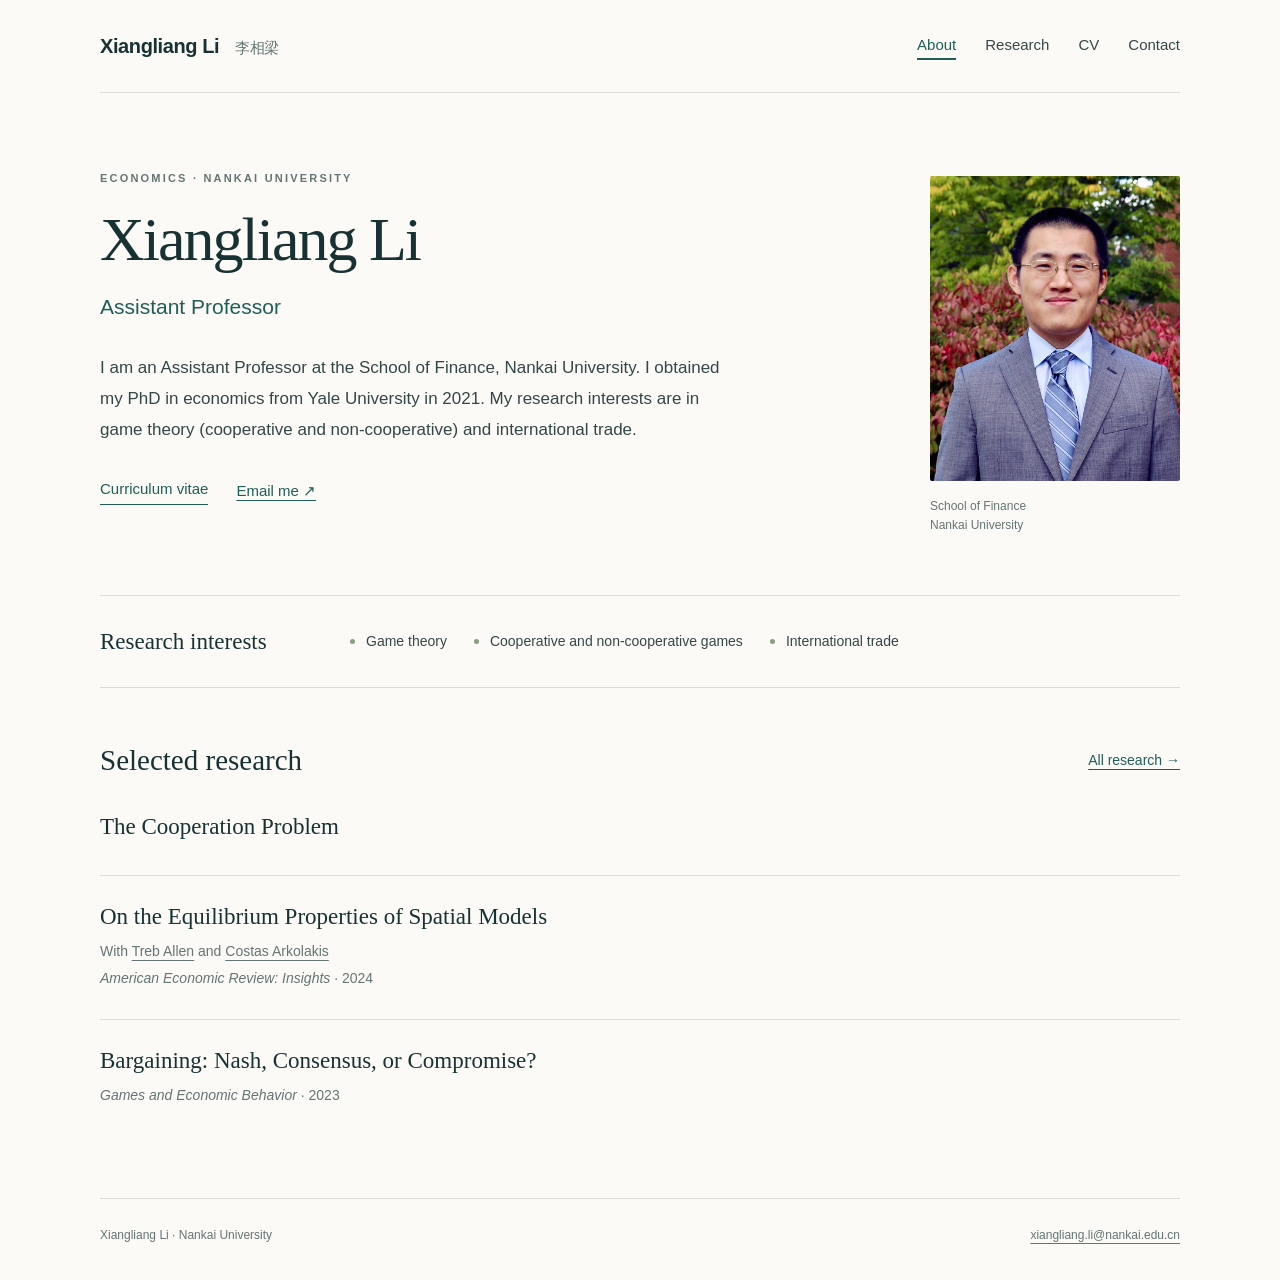
==== docs/index.html @ a619da33 "Build academic website from existing public Google Sites content" ====
<!doctype html>
<html lang="en">
<head>
<meta charset="utf-8"><meta name="viewport" content="width=device-width, initial-scale=1">
<title>Xiangliang Li | Economics, Nankai University</title><meta name="description" content="Xiangliang Li is an economist at Nankai University. Research in game theory and international trade. Papers, CV, and contact information.">
<link rel="canonical" href="https://xiangliangli123.github.io/">
<meta property="og:title" content="Xiangliang Li | Economics, Nankai University"><meta property="og:description" content="Xiangliang Li is an economist at Nankai University. Research in game theory and international trade. Papers, CV, and contact information.">
<meta property="og:type" content="website"><meta name="theme-color" content="#163b3c">
<link rel="icon" href="./assets/favicon.svg" type="image/svg+xml">
<link rel="stylesheet" href="./assets/style.css">
<script type="application/ld+json">{"@context": "https://schema.org", "@type": "Person", "name": "Xiangliang Li", "alternateName": "李相梁", "jobTitle": "Assistant Professor", "affiliation": {"@type": "Organization", "name": "School of Finance, Nankai University"}, "email": "xiangliang.li@nankai.edu.cn", "url": "https://xiangliangli123.github.io/"}</script>
</head>
<body>
<a class="skip" href="#main">Skip to content</a>
<header><a class="wordmark" href="./">Xiangliang Li<span lang="zh">李相梁</span></a>
<nav aria-label="Main navigation"><a href="./" aria-current="page">About</a><a href="./research/" >Research</a><a href="https://www.dropbox.com/scl/fi/ubc4xd8nr8n3geh8gxwsm/cv.pdf?rlkey=dvymok926smuyikocnq3urpk0&amp;dl=0" >CV</a><a href="mailto:xiangliang.li@nankai.edu.cn">Contact</a></nav></header>
<main id="main"><section class="intro"><div class="intro-copy"><p class="eyebrow">ECONOMICS · NANKAI UNIVERSITY</p><h1>Xiangliang Li</h1><p class="position">Assistant Professor</p><p class="bio">I am an Assistant Professor at the School of Finance, Nankai University. I obtained my PhD in economics from Yale University in 2021. My research interests are in game theory (cooperative and non-cooperative) and international trade.</p><div class="intro-links"><a href="https://www.dropbox.com/scl/fi/ubc4xd8nr8n3geh8gxwsm/cv.pdf?rlkey=dvymok926smuyikocnq3urpk0&amp;dl=0" class="primary-link">Curriculum vitae</a><a href="mailto:xiangliang.li@nankai.edu.cn">Email me <span aria-hidden="true">↗</span></a></div></div><figure class="portrait"><img src="./assets/portrait.jpg" alt="Xiangliang Li" width="600" height="750"><figcaption>School of Finance<br>Nankai University</figcaption></figure></section>
<section class="focus"><h2>Research interests</h2><ul><li>Game theory</li><li>Cooperative and non-cooperative games</li><li>International trade</li></ul></section>
<section class="selected"><div class="section-heading"><h2>Selected research</h2><a href="./research/">All research <span aria-hidden="true">→</span></a></div><article class="paper"><h3><a href="https://www.dropbox.com/scl/fi/rqp66v7bkl5a4fiv05mss/cooperationProblemWebsite.pdf?rlkey=bnyqp6f9lswpty2rncblzdl6n&amp;dl=0" >The Cooperation Problem</a></h3></article><article class="paper"><h3><a href="https://drive.google.com/file/d/1M50xgYxoY0BzwEMqe9Tj0gcbrPdRkauJ/view?usp=sharing" >On the Equilibrium Properties of Spatial Models</a></h3><p class="authors">With <a href="https://sites.google.com/site/treballen/" >Treb Allen</a> and <a href="https://arkolakis.com/" >Costas Arkolakis</a></p><p class="venue"><i>American Economic Review: Insights</i> · 2024</p></article><article class="paper"><h3><a href="https://drive.google.com/file/d/15a9Zqtpr6maQ8fs-WfPBUq79wTtzP9Kb/view?usp=drive_link" >Bargaining: Nash, Consensus, or Compromise?</a></h3><p class="venue"><i>Games and Economic Behavior</i> · 2023</p></article></section></main>
<footer><span>Xiangliang Li · Nankai University</span><a href="mailto:xiangliang.li@nankai.edu.cn">xiangliang.li@nankai.edu.cn</a></footer>
</body></html>
---- docs/assets/style.css ----
:root{--ink:#183233;--text:#344747;--muted:#657573;--paper:#fbfaf6;--line:#dcded5;--accent:#205e56}*{box-sizing:border-box}html{scroll-behavior:smooth}body{margin:0;background:var(--paper);color:var(--text);font-family:-apple-system,BlinkMacSystemFont,"Segoe UI",Arial,sans-serif;font-size:17px;line-height:1.7}a{color:var(--accent);text-decoration-thickness:1px;text-underline-offset:4px}a:hover{color:#0b302a}a:focus-visible,summary:focus-visible{outline:3px solid #c08c35;outline-offset:5px}header,main,footer{width:min(1080px,calc(100% - 80px));margin:auto}header{display:flex;justify-content:space-between;align-items:center;gap:24px;padding:29px 0;border-bottom:1px solid var(--line)}.wordmark{font-size:20px;font-weight:650;letter-spacing:-.4px;color:var(--ink);text-decoration:none}.wordmark span{font-size:15px;font-weight:400;margin-left:16px;color:var(--muted)}nav{display:flex;gap:29px;font-size:15px}nav a{text-decoration:none;color:var(--text)}nav a[aria-current]{color:var(--accent);border-bottom:2px solid var(--accent)}.intro{display:grid;grid-template-columns:minmax(0,1fr) 250px;gap:90px;padding:76px 0 60px;align-items:start}.eyebrow{font-size:11px;font-weight:700;letter-spacing:2.2px;color:var(--muted);margin:0 0 17px}h1,h2,h3{color:var(--ink);font-family:Georgia,"Times New Roman",serif;font-weight:400}h1{font-size:62px;letter-spacing:-2px;line-height:1.1;margin:0 0 16px}.position{font-size:21px;margin:0 0 27px;color:var(--accent)}.bio{max-width:620px;margin:0 0 30px;line-height:1.85}.intro-links{display:flex;align-items:center;gap:28px;font-size:15px}.primary-link{display:inline-block;text-decoration:none;border-bottom:1px solid var(--accent);padding-bottom:3px}.portrait{margin:7px 0 0}.portrait img{display:block;width:100%;height:305px;object-fit:cover;object-position:center 25%;border-radius:2px}.portrait figcaption{font-size:12px;color:var(--muted);line-height:1.6;margin-top:16px}.profile-note{border-left:1px solid var(--line);padding:16px 0 0 28px;font-size:14px;color:var(--muted)}.chinese-name{font-size:34px;font-family:serif;color:var(--ink)}.focus{display:grid;grid-template-columns:220px 1fr;gap:30px;border-top:1px solid var(--line);border-bottom:1px solid var(--line);padding:26px 0}.focus h2{font-size:23px;margin:0}.focus ul{list-style:none;margin:0;padding:0;display:flex;flex-wrap:wrap;gap:7px 27px;font-size:14px;align-items:center}.focus li:before{content:"";width:5px;height:5px;display:inline-block;background:#8b9d84;border-radius:50%;margin:0 11px 2px 0}.selected{padding:48px 0 62px}.section-heading{display:flex;align-items:center;justify-content:space-between;gap:24px}.section-heading h2{font-size:29px;margin:0}.section-heading>a{font-size:14px}.paper{padding:25px 0;border-bottom:1px solid var(--line)}.paper:last-child{border-bottom:none}.paper h3{font-size:23px;line-height:1.4;margin:0 0 7px}.paper h3 a{text-decoration:none;color:var(--ink)}.paper h3 a:hover{text-decoration:underline}.authors,.venue{font-size:14px;color:var(--muted);margin:3px 0}.authors a{color:inherit}.paper details{margin-top:14px;font-size:15px}.paper summary{cursor:pointer;color:var(--accent);font-size:13px;width:fit-content}.paper details p{margin:15px 0 0;max-width:760px;line-height:1.85}.page-heading{padding:58px 0 35px}.page-heading h1{font-size:52px}.research-section{display:grid;grid-template-columns:200px minmax(0,1fr);gap:45px;border-top:1px solid var(--line);padding:29px 0 36px}.research-section>h2{margin:4px 0;font-size:24px}.research-section .paper:first-child{padding-top:0}footer{display:flex;justify-content:space-between;gap:20px;padding:26px 0 35px;border-top:1px solid var(--line);font-size:12px;color:var(--muted)}footer a{color:var(--muted)}.skip{position:absolute;left:12px;top:-100px;padding:8px 15px;background:var(--ink);color:white;z-index:10}.skip:focus{top:12px}@media(max-width:800px){header,main,footer{width:calc(100% - 44px)}.intro{gap:35px;grid-template-columns:minmax(0,1fr) 200px;padding-top:52px}h1{font-size:48px}.portrait img{height:255px}.focus{grid-template-columns:1fr;gap:12px}.research-section{grid-template-columns:1fr;gap:20px}.research-section>h2{font-size:23px}}@media(max-width:560px){body{font-size:16px}header{align-items:flex-start;flex-direction:column;gap:18px;padding:22px 0}nav{gap:26px;font-size:14px}.intro{grid-template-columns:1fr;gap:32px;padding:40px 0}.intro-copy{order:1}.portrait,.profile-note{order:2}.portrait{max-width:220px}.portrait img{height:255px}.portrait figcaption{display:none}.profile-note{display:none}h1{font-size:47px}.position{font-size:19px}.eyebrow{font-size:10px;letter-spacing:1.6px}.bio{line-height:1.8}.focus ul{display:block}.focus li{margin:6px 0}.section-heading{align-items:baseline}.section-heading h2{font-size:26px}.paper h3{font-size:21px}.selected{padding:32px 0 40px}.page-heading{padding-top:40px}.page-heading h1{font-size:44px}footer{flex-direction:column;gap:4px;font-size:11px}.research-section{padding-top:22px}.wordmark span{font-size:14px}}
@media(prefers-reduced-motion:reduce){html{scroll-behavior:auto}}@media print{header nav,.intro-links,footer,.skip{display:none}body{background:white;color:black}header,main{width:100%}.intro{padding:25px 0}.paper{break-inside:avoid}details::details-content{content-visibility:visible}a{color:inherit;text-decoration:none}}
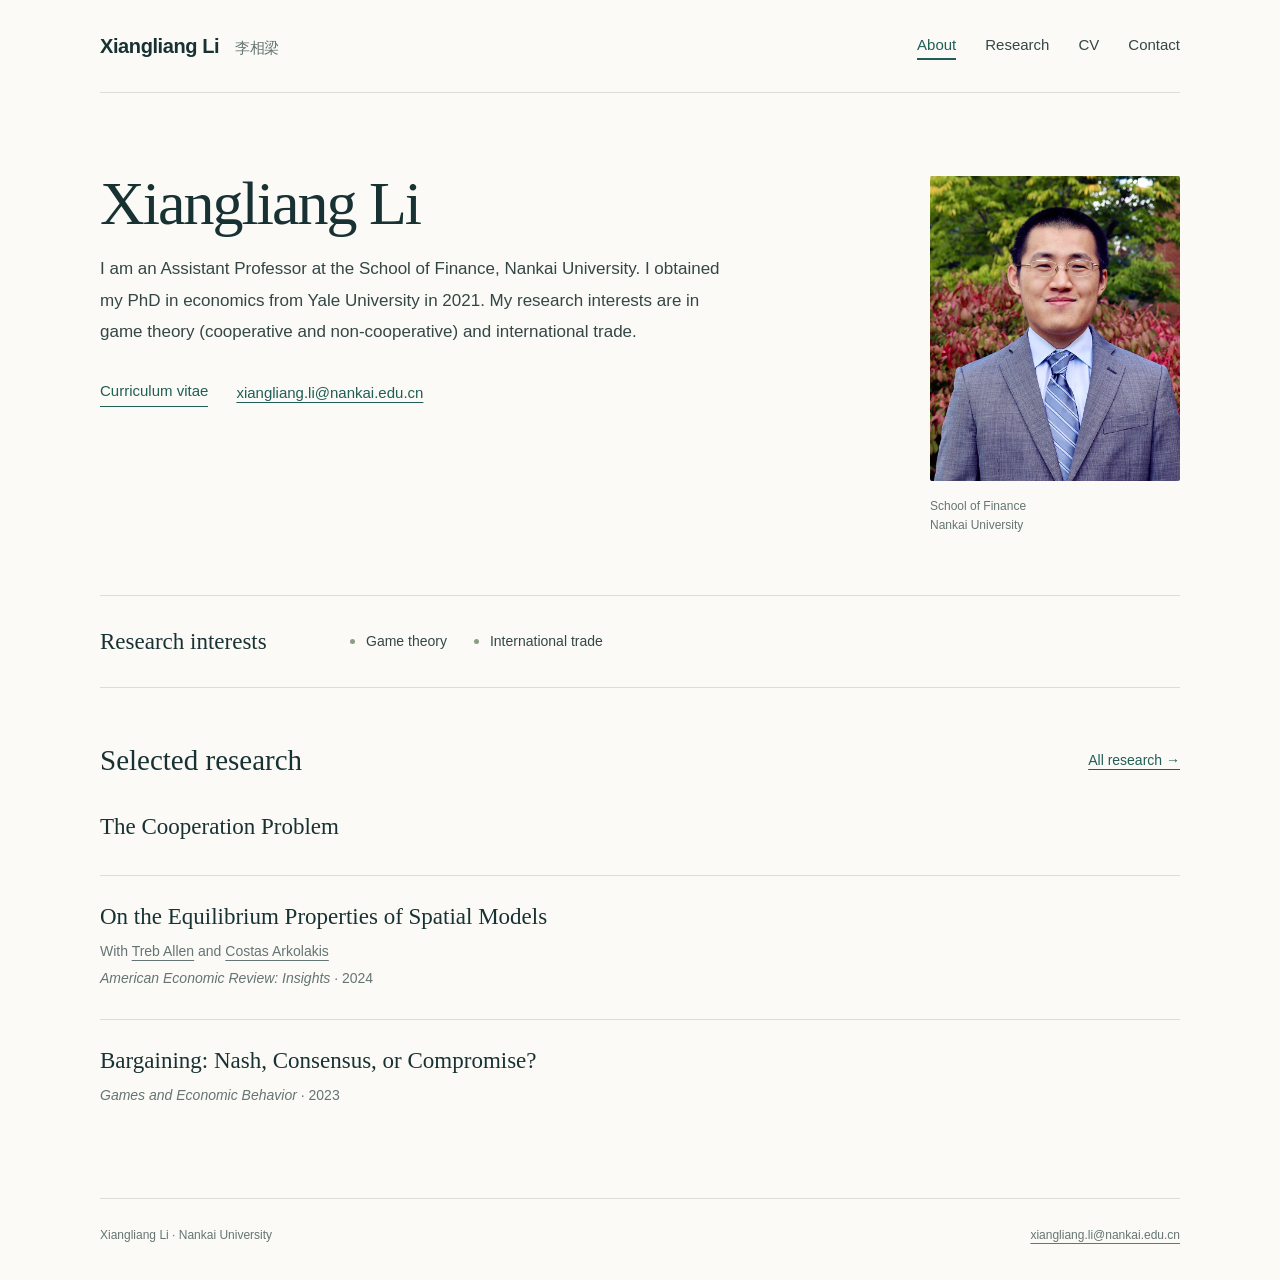
==== commit 122d81b2: "Simplify homepage introduction and show email address" ====
--- a/docs/index.html
+++ b/docs/index.html
@@ -14,8 +14,8 @@
 <a class="skip" href="#main">Skip to content</a>
 <header><a class="wordmark" href="./">Xiangliang Li<span lang="zh">李相梁</span></a>
 <nav aria-label="Main navigation"><a href="./" aria-current="page">About</a><a href="./research/" >Research</a><a href="https://www.dropbox.com/scl/fi/ubc4xd8nr8n3geh8gxwsm/cv.pdf?rlkey=dvymok926smuyikocnq3urpk0&amp;dl=0" >CV</a><a href="mailto:xiangliang.li@nankai.edu.cn">Contact</a></nav></header>
-<main id="main"><section class="intro"><div class="intro-copy"><p class="eyebrow">ECONOMICS · NANKAI UNIVERSITY</p><h1>Xiangliang Li</h1><p class="position">Assistant Professor</p><p class="bio">I am an Assistant Professor at the School of Finance, Nankai University. I obtained my PhD in economics from Yale University in 2021. My research interests are in game theory (cooperative and non-cooperative) and international trade.</p><div class="intro-links"><a href="https://www.dropbox.com/scl/fi/ubc4xd8nr8n3geh8gxwsm/cv.pdf?rlkey=dvymok926smuyikocnq3urpk0&amp;dl=0" class="primary-link">Curriculum vitae</a><a href="mailto:xiangliang.li@nankai.edu.cn">Email me <span aria-hidden="true">↗</span></a></div></div><figure class="portrait"><img src="./assets/portrait.jpg" alt="Xiangliang Li" width="600" height="750"><figcaption>School of Finance<br>Nankai University</figcaption></figure></section>
-<section class="focus"><h2>Research interests</h2><ul><li>Game theory</li><li>Cooperative and non-cooperative games</li><li>International trade</li></ul></section>
+<main id="main"><section class="intro"><div class="intro-copy"><h1>Xiangliang Li</h1><p class="bio">I am an Assistant Professor at the School of Finance, Nankai University. I obtained my PhD in economics from Yale University in 2021. My research interests are in game theory (cooperative and non-cooperative) and international trade.</p><div class="intro-links"><a href="https://www.dropbox.com/scl/fi/ubc4xd8nr8n3geh8gxwsm/cv.pdf?rlkey=dvymok926smuyikocnq3urpk0&amp;dl=0" class="primary-link">Curriculum vitae</a><a href="mailto:xiangliang.li@nankai.edu.cn">xiangliang.li@nankai.edu.cn</a></div></div><figure class="portrait"><img src="./assets/portrait.jpg" alt="Xiangliang Li" width="600" height="750"><figcaption>School of Finance<br>Nankai University</figcaption></figure></section>
+<section class="focus"><h2>Research interests</h2><ul><li>Game theory</li><li>International trade</li></ul></section>
 <section class="selected"><div class="section-heading"><h2>Selected research</h2><a href="./research/">All research <span aria-hidden="true">→</span></a></div><article class="paper"><h3><a href="https://www.dropbox.com/scl/fi/rqp66v7bkl5a4fiv05mss/cooperationProblemWebsite.pdf?rlkey=bnyqp6f9lswpty2rncblzdl6n&amp;dl=0" >The Cooperation Problem</a></h3></article><article class="paper"><h3><a href="https://drive.google.com/file/d/1M50xgYxoY0BzwEMqe9Tj0gcbrPdRkauJ/view?usp=sharing" >On the Equilibrium Properties of Spatial Models</a></h3><p class="authors">With <a href="https://sites.google.com/site/treballen/" >Treb Allen</a> and <a href="https://arkolakis.com/" >Costas Arkolakis</a></p><p class="venue"><i>American Economic Review: Insights</i> · 2024</p></article><article class="paper"><h3><a href="https://drive.google.com/file/d/15a9Zqtpr6maQ8fs-WfPBUq79wTtzP9Kb/view?usp=drive_link" >Bargaining: Nash, Consensus, or Compromise?</a></h3><p class="venue"><i>Games and Economic Behavior</i> · 2023</p></article></section></main>
 <footer><span>Xiangliang Li · Nankai University</span><a href="mailto:xiangliang.li@nankai.edu.cn">xiangliang.li@nankai.edu.cn</a></footer>
 </body></html>
--- a/docs/assets/style.css
+++ b/docs/assets/style.css
@@ -1,2 +1,2 @@
-:root{--ink:#183233;--text:#344747;--muted:#657573;--paper:#fbfaf6;--line:#dcded5;--accent:#205e56}*{box-sizing:border-box}html{scroll-behavior:smooth}body{margin:0;background:var(--paper);color:var(--text);font-family:-apple-system,BlinkMacSystemFont,"Segoe UI",Arial,sans-serif;font-size:17px;line-height:1.7}a{color:var(--accent);text-decoration-thickness:1px;text-underline-offset:4px}a:hover{color:#0b302a}a:focus-visible,summary:focus-visible{outline:3px solid #c08c35;outline-offset:5px}header,main,footer{width:min(1080px,calc(100% - 80px));margin:auto}header{display:flex;justify-content:space-between;align-items:center;gap:24px;padding:29px 0;border-bottom:1px solid var(--line)}.wordmark{font-size:20px;font-weight:650;letter-spacing:-.4px;color:var(--ink);text-decoration:none}.wordmark span{font-size:15px;font-weight:400;margin-left:16px;color:var(--muted)}nav{display:flex;gap:29px;font-size:15px}nav a{text-decoration:none;color:var(--text)}nav a[aria-current]{color:var(--accent);border-bottom:2px solid var(--accent)}.intro{display:grid;grid-template-columns:minmax(0,1fr) 250px;gap:90px;padding:76px 0 60px;align-items:start}.eyebrow{font-size:11px;font-weight:700;letter-spacing:2.2px;color:var(--muted);margin:0 0 17px}h1,h2,h3{color:var(--ink);font-family:Georgia,"Times New Roman",serif;font-weight:400}h1{font-size:62px;letter-spacing:-2px;line-height:1.1;margin:0 0 16px}.position{font-size:21px;margin:0 0 27px;color:var(--accent)}.bio{max-width:620px;margin:0 0 30px;line-height:1.85}.intro-links{display:flex;align-items:center;gap:28px;font-size:15px}.primary-link{display:inline-block;text-decoration:none;border-bottom:1px solid var(--accent);padding-bottom:3px}.portrait{margin:7px 0 0}.portrait img{display:block;width:100%;height:305px;object-fit:cover;object-position:center 25%;border-radius:2px}.portrait figcaption{font-size:12px;color:var(--muted);line-height:1.6;margin-top:16px}.profile-note{border-left:1px solid var(--line);padding:16px 0 0 28px;font-size:14px;color:var(--muted)}.chinese-name{font-size:34px;font-family:serif;color:var(--ink)}.focus{display:grid;grid-template-columns:220px 1fr;gap:30px;border-top:1px solid var(--line);border-bottom:1px solid var(--line);padding:26px 0}.focus h2{font-size:23px;margin:0}.focus ul{list-style:none;margin:0;padding:0;display:flex;flex-wrap:wrap;gap:7px 27px;font-size:14px;align-items:center}.focus li:before{content:"";width:5px;height:5px;display:inline-block;background:#8b9d84;border-radius:50%;margin:0 11px 2px 0}.selected{padding:48px 0 62px}.section-heading{display:flex;align-items:center;justify-content:space-between;gap:24px}.section-heading h2{font-size:29px;margin:0}.section-heading>a{font-size:14px}.paper{padding:25px 0;border-bottom:1px solid var(--line)}.paper:last-child{border-bottom:none}.paper h3{font-size:23px;line-height:1.4;margin:0 0 7px}.paper h3 a{text-decoration:none;color:var(--ink)}.paper h3 a:hover{text-decoration:underline}.authors,.venue{font-size:14px;color:var(--muted);margin:3px 0}.authors a{color:inherit}.paper details{margin-top:14px;font-size:15px}.paper summary{cursor:pointer;color:var(--accent);font-size:13px;width:fit-content}.paper details p{margin:15px 0 0;max-width:760px;line-height:1.85}.page-heading{padding:58px 0 35px}.page-heading h1{font-size:52px}.research-section{display:grid;grid-template-columns:200px minmax(0,1fr);gap:45px;border-top:1px solid var(--line);padding:29px 0 36px}.research-section>h2{margin:4px 0;font-size:24px}.research-section .paper:first-child{padding-top:0}footer{display:flex;justify-content:space-between;gap:20px;padding:26px 0 35px;border-top:1px solid var(--line);font-size:12px;color:var(--muted)}footer a{color:var(--muted)}.skip{position:absolute;left:12px;top:-100px;padding:8px 15px;background:var(--ink);color:white;z-index:10}.skip:focus{top:12px}@media(max-width:800px){header,main,footer{width:calc(100% - 44px)}.intro{gap:35px;grid-template-columns:minmax(0,1fr) 200px;padding-top:52px}h1{font-size:48px}.portrait img{height:255px}.focus{grid-template-columns:1fr;gap:12px}.research-section{grid-template-columns:1fr;gap:20px}.research-section>h2{font-size:23px}}@media(max-width:560px){body{font-size:16px}header{align-items:flex-start;flex-direction:column;gap:18px;padding:22px 0}nav{gap:26px;font-size:14px}.intro{grid-template-columns:1fr;gap:32px;padding:40px 0}.intro-copy{order:1}.portrait,.profile-note{order:2}.portrait{max-width:220px}.portrait img{height:255px}.portrait figcaption{display:none}.profile-note{display:none}h1{font-size:47px}.position{font-size:19px}.eyebrow{font-size:10px;letter-spacing:1.6px}.bio{line-height:1.8}.focus ul{display:block}.focus li{margin:6px 0}.section-heading{align-items:baseline}.section-heading h2{font-size:26px}.paper h3{font-size:21px}.selected{padding:32px 0 40px}.page-heading{padding-top:40px}.page-heading h1{font-size:44px}footer{flex-direction:column;gap:4px;font-size:11px}.research-section{padding-top:22px}.wordmark span{font-size:14px}}
+:root{--ink:#183233;--text:#344747;--muted:#657573;--paper:#fbfaf6;--line:#dcded5;--accent:#205e56}*{box-sizing:border-box}html{scroll-behavior:smooth}body{margin:0;background:var(--paper);color:var(--text);font-family:-apple-system,BlinkMacSystemFont,"Segoe UI",Arial,sans-serif;font-size:17px;line-height:1.7}a{color:var(--accent);text-decoration-thickness:1px;text-underline-offset:4px}a:hover{color:#0b302a}a:focus-visible,summary:focus-visible{outline:3px solid #c08c35;outline-offset:5px}header,main,footer{width:min(1080px,calc(100% - 80px));margin:auto}header{display:flex;justify-content:space-between;align-items:center;gap:24px;padding:29px 0;border-bottom:1px solid var(--line)}.wordmark{font-size:20px;font-weight:650;letter-spacing:-.4px;color:var(--ink);text-decoration:none}.wordmark span{font-size:15px;font-weight:400;margin-left:16px;color:var(--muted)}nav{display:flex;gap:29px;font-size:15px}nav a{text-decoration:none;color:var(--text)}nav a[aria-current]{color:var(--accent);border-bottom:2px solid var(--accent)}.intro{display:grid;grid-template-columns:minmax(0,1fr) 250px;gap:90px;padding:76px 0 60px;align-items:start}.eyebrow{font-size:11px;font-weight:700;letter-spacing:2.2px;color:var(--muted);margin:0 0 17px}h1,h2,h3{color:var(--ink);font-family:Georgia,"Times New Roman",serif;font-weight:400}h1{font-size:62px;letter-spacing:-2px;line-height:1.1;margin:0 0 16px}.position{font-size:21px;margin:0 0 27px;color:var(--accent)}.bio{max-width:620px;margin:0 0 30px;line-height:1.85}.intro-links{display:flex;flex-wrap:wrap;align-items:center;gap:10px 28px;font-size:15px}.primary-link{display:inline-block;text-decoration:none;border-bottom:1px solid var(--accent);padding-bottom:3px}.portrait{margin:7px 0 0}.portrait img{display:block;width:100%;height:305px;object-fit:cover;object-position:center 25%;border-radius:2px}.portrait figcaption{font-size:12px;color:var(--muted);line-height:1.6;margin-top:16px}.profile-note{border-left:1px solid var(--line);padding:16px 0 0 28px;font-size:14px;color:var(--muted)}.chinese-name{font-size:34px;font-family:serif;color:var(--ink)}.focus{display:grid;grid-template-columns:220px 1fr;gap:30px;border-top:1px solid var(--line);border-bottom:1px solid var(--line);padding:26px 0}.focus h2{font-size:23px;margin:0}.focus ul{list-style:none;margin:0;padding:0;display:flex;flex-wrap:wrap;gap:7px 27px;font-size:14px;align-items:center}.focus li:before{content:"";width:5px;height:5px;display:inline-block;background:#8b9d84;border-radius:50%;margin:0 11px 2px 0}.selected{padding:48px 0 62px}.section-heading{display:flex;align-items:center;justify-content:space-between;gap:24px}.section-heading h2{font-size:29px;margin:0}.section-heading>a{font-size:14px}.paper{padding:25px 0;border-bottom:1px solid var(--line)}.paper:last-child{border-bottom:none}.paper h3{font-size:23px;line-height:1.4;margin:0 0 7px}.paper h3 a{text-decoration:none;color:var(--ink)}.paper h3 a:hover{text-decoration:underline}.authors,.venue{font-size:14px;color:var(--muted);margin:3px 0}.authors a{color:inherit}.paper details{margin-top:14px;font-size:15px}.paper summary{cursor:pointer;color:var(--accent);font-size:13px;width:fit-content}.paper details p{margin:15px 0 0;max-width:760px;line-height:1.85}.page-heading{padding:58px 0 35px}.page-heading h1{font-size:52px}.research-section{display:grid;grid-template-columns:200px minmax(0,1fr);gap:45px;border-top:1px solid var(--line);padding:29px 0 36px}.research-section>h2{margin:4px 0;font-size:24px}.research-section .paper:first-child{padding-top:0}footer{display:flex;justify-content:space-between;gap:20px;padding:26px 0 35px;border-top:1px solid var(--line);font-size:12px;color:var(--muted)}footer a{color:var(--muted)}.skip{position:absolute;left:12px;top:-100px;padding:8px 15px;background:var(--ink);color:white;z-index:10}.skip:focus{top:12px}@media(max-width:800px){header,main,footer{width:calc(100% - 44px)}.intro{gap:35px;grid-template-columns:minmax(0,1fr) 200px;padding-top:52px}h1{font-size:48px}.portrait img{height:255px}.focus{grid-template-columns:1fr;gap:12px}.research-section{grid-template-columns:1fr;gap:20px}.research-section>h2{font-size:23px}}@media(max-width:560px){body{font-size:16px}header{align-items:flex-start;flex-direction:column;gap:18px;padding:22px 0}nav{gap:26px;font-size:14px}.intro{grid-template-columns:1fr;gap:32px;padding:40px 0}.intro-copy{order:1}.portrait,.profile-note{order:2}.portrait{max-width:220px}.portrait img{height:255px}.portrait figcaption{display:none}.profile-note{display:none}h1{font-size:47px}.position{font-size:19px}.eyebrow{font-size:10px;letter-spacing:1.6px}.bio{line-height:1.8}.focus ul{display:block}.focus li{margin:6px 0}.section-heading{align-items:baseline}.section-heading h2{font-size:26px}.paper h3{font-size:21px}.selected{padding:32px 0 40px}.page-heading{padding-top:40px}.page-heading h1{font-size:44px}footer{flex-direction:column;gap:4px;font-size:11px}.research-section{padding-top:22px}.wordmark span{font-size:14px}}
 @media(prefers-reduced-motion:reduce){html{scroll-behavior:auto}}@media print{header nav,.intro-links,footer,.skip{display:none}body{background:white;color:black}header,main{width:100%}.intro{padding:25px 0}.paper{break-inside:avoid}details::details-content{content-visibility:visible}a{color:inherit;text-decoration:none}}
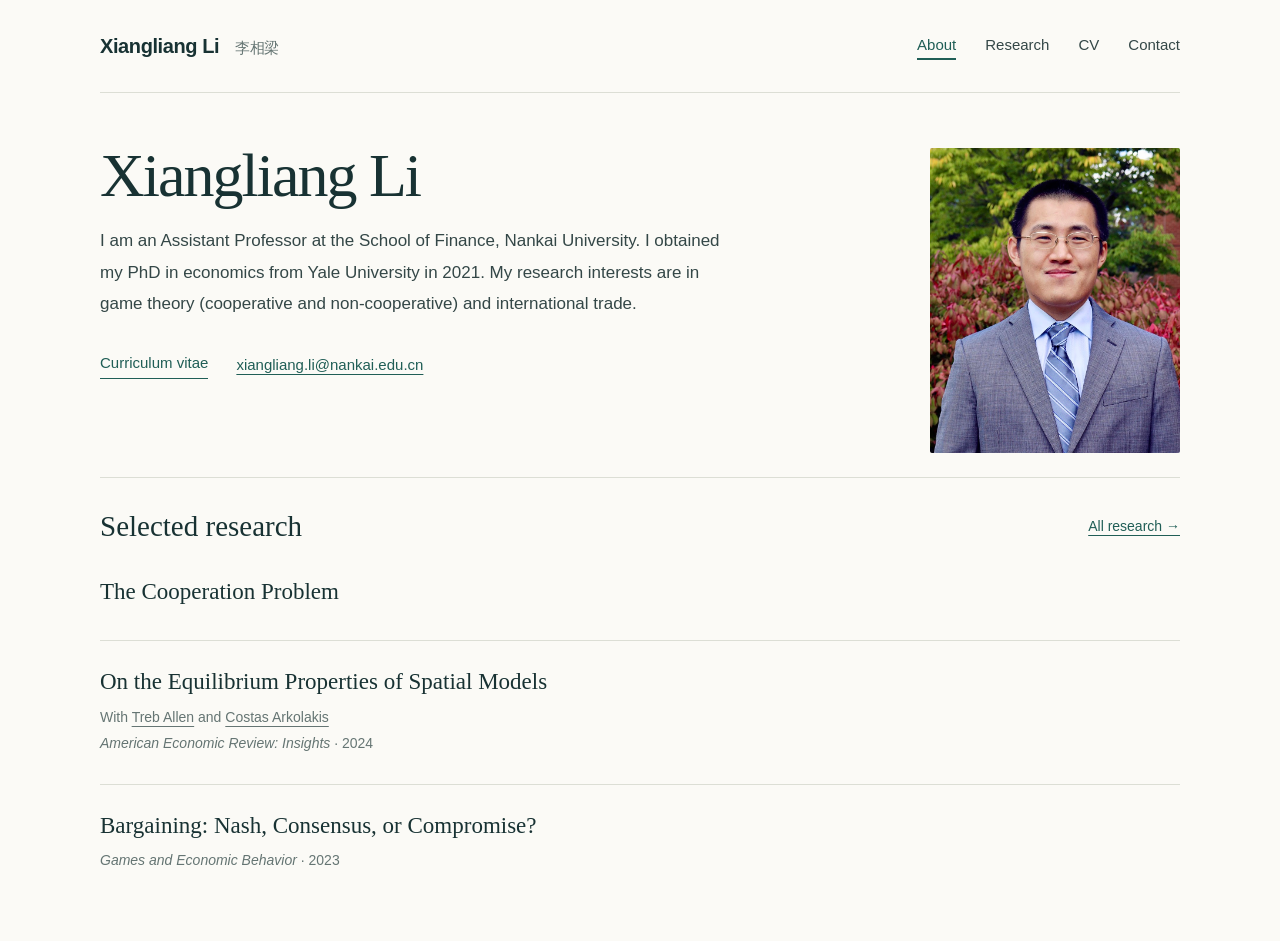
==== commit 48fb520d: "Remove repeated profile sections and tighten homepage spacing" ====
--- a/docs/index.html
+++ b/docs/index.html
@@ -14,8 +14,6 @@
 <a class="skip" href="#main">Skip to content</a>
 <header><a class="wordmark" href="./">Xiangliang Li<span lang="zh">李相梁</span></a>
 <nav aria-label="Main navigation"><a href="./" aria-current="page">About</a><a href="./research/" >Research</a><a href="https://www.dropbox.com/scl/fi/ubc4xd8nr8n3geh8gxwsm/cv.pdf?rlkey=dvymok926smuyikocnq3urpk0&amp;dl=0" >CV</a><a href="mailto:xiangliang.li@nankai.edu.cn">Contact</a></nav></header>
-<main id="main"><section class="intro"><div class="intro-copy"><h1>Xiangliang Li</h1><p class="bio">I am an Assistant Professor at the School of Finance, Nankai University. I obtained my PhD in economics from Yale University in 2021. My research interests are in game theory (cooperative and non-cooperative) and international trade.</p><div class="intro-links"><a href="https://www.dropbox.com/scl/fi/ubc4xd8nr8n3geh8gxwsm/cv.pdf?rlkey=dvymok926smuyikocnq3urpk0&amp;dl=0" class="primary-link">Curriculum vitae</a><a href="mailto:xiangliang.li@nankai.edu.cn">xiangliang.li@nankai.edu.cn</a></div></div><figure class="portrait"><img src="./assets/portrait.jpg" alt="Xiangliang Li" width="600" height="750"><figcaption>School of Finance<br>Nankai University</figcaption></figure></section>
-<section class="focus"><h2>Research interests</h2><ul><li>Game theory</li><li>International trade</li></ul></section>
+<main id="main"><section class="intro"><div class="intro-copy"><h1>Xiangliang Li</h1><p class="bio">I am an Assistant Professor at the School of Finance, Nankai University. I obtained my PhD in economics from Yale University in 2021. My research interests are in game theory (cooperative and non-cooperative) and international trade.</p><div class="intro-links"><a href="https://www.dropbox.com/scl/fi/ubc4xd8nr8n3geh8gxwsm/cv.pdf?rlkey=dvymok926smuyikocnq3urpk0&amp;dl=0" class="primary-link">Curriculum vitae</a><a href="mailto:xiangliang.li@nankai.edu.cn">xiangliang.li@nankai.edu.cn</a></div></div><figure class="portrait"><img src="./assets/portrait.jpg" alt="Xiangliang Li" width="600" height="750"></figure></section>
 <section class="selected"><div class="section-heading"><h2>Selected research</h2><a href="./research/">All research <span aria-hidden="true">→</span></a></div><article class="paper"><h3><a href="https://www.dropbox.com/scl/fi/rqp66v7bkl5a4fiv05mss/cooperationProblemWebsite.pdf?rlkey=bnyqp6f9lswpty2rncblzdl6n&amp;dl=0" >The Cooperation Problem</a></h3></article><article class="paper"><h3><a href="https://drive.google.com/file/d/1M50xgYxoY0BzwEMqe9Tj0gcbrPdRkauJ/view?usp=sharing" >On the Equilibrium Properties of Spatial Models</a></h3><p class="authors">With <a href="https://sites.google.com/site/treballen/" >Treb Allen</a> and <a href="https://arkolakis.com/" >Costas Arkolakis</a></p><p class="venue"><i>American Economic Review: Insights</i> · 2024</p></article><article class="paper"><h3><a href="https://drive.google.com/file/d/15a9Zqtpr6maQ8fs-WfPBUq79wTtzP9Kb/view?usp=drive_link" >Bargaining: Nash, Consensus, or Compromise?</a></h3><p class="venue"><i>Games and Economic Behavior</i> · 2023</p></article></section></main>
-<footer><span>Xiangliang Li · Nankai University</span><a href="mailto:xiangliang.li@nankai.edu.cn">xiangliang.li@nankai.edu.cn</a></footer>
 </body></html>
--- a/docs/assets/style.css
+++ b/docs/assets/style.css
@@ -1,2 +1,2 @@
-:root{--ink:#183233;--text:#344747;--muted:#657573;--paper:#fbfaf6;--line:#dcded5;--accent:#205e56}*{box-sizing:border-box}html{scroll-behavior:smooth}body{margin:0;background:var(--paper);color:var(--text);font-family:-apple-system,BlinkMacSystemFont,"Segoe UI",Arial,sans-serif;font-size:17px;line-height:1.7}a{color:var(--accent);text-decoration-thickness:1px;text-underline-offset:4px}a:hover{color:#0b302a}a:focus-visible,summary:focus-visible{outline:3px solid #c08c35;outline-offset:5px}header,main,footer{width:min(1080px,calc(100% - 80px));margin:auto}header{display:flex;justify-content:space-between;align-items:center;gap:24px;padding:29px 0;border-bottom:1px solid var(--line)}.wordmark{font-size:20px;font-weight:650;letter-spacing:-.4px;color:var(--ink);text-decoration:none}.wordmark span{font-size:15px;font-weight:400;margin-left:16px;color:var(--muted)}nav{display:flex;gap:29px;font-size:15px}nav a{text-decoration:none;color:var(--text)}nav a[aria-current]{color:var(--accent);border-bottom:2px solid var(--accent)}.intro{display:grid;grid-template-columns:minmax(0,1fr) 250px;gap:90px;padding:76px 0 60px;align-items:start}.eyebrow{font-size:11px;font-weight:700;letter-spacing:2.2px;color:var(--muted);margin:0 0 17px}h1,h2,h3{color:var(--ink);font-family:Georgia,"Times New Roman",serif;font-weight:400}h1{font-size:62px;letter-spacing:-2px;line-height:1.1;margin:0 0 16px}.position{font-size:21px;margin:0 0 27px;color:var(--accent)}.bio{max-width:620px;margin:0 0 30px;line-height:1.85}.intro-links{display:flex;flex-wrap:wrap;align-items:center;gap:10px 28px;font-size:15px}.primary-link{display:inline-block;text-decoration:none;border-bottom:1px solid var(--accent);padding-bottom:3px}.portrait{margin:7px 0 0}.portrait img{display:block;width:100%;height:305px;object-fit:cover;object-position:center 25%;border-radius:2px}.portrait figcaption{font-size:12px;color:var(--muted);line-height:1.6;margin-top:16px}.profile-note{border-left:1px solid var(--line);padding:16px 0 0 28px;font-size:14px;color:var(--muted)}.chinese-name{font-size:34px;font-family:serif;color:var(--ink)}.focus{display:grid;grid-template-columns:220px 1fr;gap:30px;border-top:1px solid var(--line);border-bottom:1px solid var(--line);padding:26px 0}.focus h2{font-size:23px;margin:0}.focus ul{list-style:none;margin:0;padding:0;display:flex;flex-wrap:wrap;gap:7px 27px;font-size:14px;align-items:center}.focus li:before{content:"";width:5px;height:5px;display:inline-block;background:#8b9d84;border-radius:50%;margin:0 11px 2px 0}.selected{padding:48px 0 62px}.section-heading{display:flex;align-items:center;justify-content:space-between;gap:24px}.section-heading h2{font-size:29px;margin:0}.section-heading>a{font-size:14px}.paper{padding:25px 0;border-bottom:1px solid var(--line)}.paper:last-child{border-bottom:none}.paper h3{font-size:23px;line-height:1.4;margin:0 0 7px}.paper h3 a{text-decoration:none;color:var(--ink)}.paper h3 a:hover{text-decoration:underline}.authors,.venue{font-size:14px;color:var(--muted);margin:3px 0}.authors a{color:inherit}.paper details{margin-top:14px;font-size:15px}.paper summary{cursor:pointer;color:var(--accent);font-size:13px;width:fit-content}.paper details p{margin:15px 0 0;max-width:760px;line-height:1.85}.page-heading{padding:58px 0 35px}.page-heading h1{font-size:52px}.research-section{display:grid;grid-template-columns:200px minmax(0,1fr);gap:45px;border-top:1px solid var(--line);padding:29px 0 36px}.research-section>h2{margin:4px 0;font-size:24px}.research-section .paper:first-child{padding-top:0}footer{display:flex;justify-content:space-between;gap:20px;padding:26px 0 35px;border-top:1px solid var(--line);font-size:12px;color:var(--muted)}footer a{color:var(--muted)}.skip{position:absolute;left:12px;top:-100px;padding:8px 15px;background:var(--ink);color:white;z-index:10}.skip:focus{top:12px}@media(max-width:800px){header,main,footer{width:calc(100% - 44px)}.intro{gap:35px;grid-template-columns:minmax(0,1fr) 200px;padding-top:52px}h1{font-size:48px}.portrait img{height:255px}.focus{grid-template-columns:1fr;gap:12px}.research-section{grid-template-columns:1fr;gap:20px}.research-section>h2{font-size:23px}}@media(max-width:560px){body{font-size:16px}header{align-items:flex-start;flex-direction:column;gap:18px;padding:22px 0}nav{gap:26px;font-size:14px}.intro{grid-template-columns:1fr;gap:32px;padding:40px 0}.intro-copy{order:1}.portrait,.profile-note{order:2}.portrait{max-width:220px}.portrait img{height:255px}.portrait figcaption{display:none}.profile-note{display:none}h1{font-size:47px}.position{font-size:19px}.eyebrow{font-size:10px;letter-spacing:1.6px}.bio{line-height:1.8}.focus ul{display:block}.focus li{margin:6px 0}.section-heading{align-items:baseline}.section-heading h2{font-size:26px}.paper h3{font-size:21px}.selected{padding:32px 0 40px}.page-heading{padding-top:40px}.page-heading h1{font-size:44px}footer{flex-direction:column;gap:4px;font-size:11px}.research-section{padding-top:22px}.wordmark span{font-size:14px}}
+:root{--ink:#183233;--text:#344747;--muted:#657573;--paper:#fbfaf6;--line:#dcded5;--accent:#205e56}*{box-sizing:border-box}html{scroll-behavior:smooth}body{margin:0;background:var(--paper);color:var(--text);font-family:-apple-system,BlinkMacSystemFont,"Segoe UI",Arial,sans-serif;font-size:17px;line-height:1.7}a{color:var(--accent);text-decoration-thickness:1px;text-underline-offset:4px}a:hover{color:#0b302a}a:focus-visible,summary:focus-visible{outline:3px solid #c08c35;outline-offset:5px}header,main,footer{width:min(1080px,calc(100% - 80px));margin:auto}header{display:flex;justify-content:space-between;align-items:center;gap:24px;padding:29px 0;border-bottom:1px solid var(--line)}.wordmark{font-size:20px;font-weight:650;letter-spacing:-.4px;color:var(--ink);text-decoration:none}.wordmark span{font-size:15px;font-weight:400;margin-left:16px;color:var(--muted)}nav{display:flex;gap:29px;font-size:15px}nav a{text-decoration:none;color:var(--text)}nav a[aria-current]{color:var(--accent);border-bottom:2px solid var(--accent)}.intro{display:grid;grid-template-columns:minmax(0,1fr) 250px;gap:90px;padding:48px 0 24px;align-items:start}.eyebrow{font-size:11px;font-weight:700;letter-spacing:2.2px;color:var(--muted);margin:0 0 17px}h1,h2,h3{color:var(--ink);font-family:Georgia,"Times New Roman",serif;font-weight:400}h1{font-size:62px;letter-spacing:-2px;line-height:1.1;margin:0 0 16px}.position{font-size:21px;margin:0 0 27px;color:var(--accent)}.bio{max-width:620px;margin:0 0 30px;line-height:1.85}.intro-links{display:flex;flex-wrap:wrap;align-items:center;gap:10px 28px;font-size:15px}.primary-link{display:inline-block;text-decoration:none;border-bottom:1px solid var(--accent);padding-bottom:3px}.portrait{margin:7px 0 0}.portrait img{display:block;width:100%;height:305px;object-fit:cover;object-position:center 25%;border-radius:2px}.portrait figcaption{font-size:12px;color:var(--muted);line-height:1.6;margin-top:16px}.profile-note{border-left:1px solid var(--line);padding:16px 0 0 28px;font-size:14px;color:var(--muted)}.chinese-name{font-size:34px;font-family:serif;color:var(--ink)}.focus{display:grid;grid-template-columns:220px 1fr;gap:30px;border-top:1px solid var(--line);border-bottom:1px solid var(--line);padding:26px 0}.focus h2{font-size:23px;margin:0}.focus ul{list-style:none;margin:0;padding:0;display:flex;flex-wrap:wrap;gap:7px 27px;font-size:14px;align-items:center}.focus li:before{content:"";width:5px;height:5px;display:inline-block;background:#8b9d84;border-radius:50%;margin:0 11px 2px 0}.selected{padding:24px 0 40px;border-top:1px solid var(--line)}.section-heading{display:flex;align-items:center;justify-content:space-between;gap:24px}.section-heading h2{font-size:29px;margin:0}.section-heading>a{font-size:14px}.paper{padding:25px 0;border-bottom:1px solid var(--line)}.paper:last-child{border-bottom:none}.paper h3{font-size:23px;line-height:1.4;margin:0 0 7px}.paper h3 a{text-decoration:none;color:var(--ink)}.paper h3 a:hover{text-decoration:underline}.authors,.venue{font-size:14px;color:var(--muted);margin:3px 0}.authors a{color:inherit}.paper details{margin-top:14px;font-size:15px}.paper summary{cursor:pointer;color:var(--accent);font-size:13px;width:fit-content}.paper details p{margin:15px 0 0;max-width:760px;line-height:1.85}.page-heading{padding:58px 0 35px}.page-heading h1{font-size:52px}.research-section{display:grid;grid-template-columns:200px minmax(0,1fr);gap:45px;border-top:1px solid var(--line);padding:29px 0 36px}.research-section>h2{margin:4px 0;font-size:24px}.research-section .paper:first-child{padding-top:0}footer{display:flex;justify-content:space-between;gap:20px;padding:26px 0 35px;border-top:1px solid var(--line);font-size:12px;color:var(--muted)}footer a{color:var(--muted)}.skip{position:absolute;left:12px;top:-100px;padding:8px 15px;background:var(--ink);color:white;z-index:10}.skip:focus{top:12px}@media(max-width:800px){header,main,footer{width:calc(100% - 44px)}.intro{gap:35px;grid-template-columns:minmax(0,1fr) 200px;padding-top:40px}h1{font-size:48px}.portrait img{height:255px}.focus{grid-template-columns:1fr;gap:12px}.research-section{grid-template-columns:1fr;gap:20px}.research-section>h2{font-size:23px}}@media(max-width:560px){body{font-size:16px}header{align-items:flex-start;flex-direction:column;gap:18px;padding:22px 0}nav{gap:26px;font-size:14px}.intro{grid-template-columns:1fr;gap:24px;padding:32px 0 20px}.intro-copy{order:1}.portrait,.profile-note{order:2}.portrait{max-width:220px}.portrait img{height:255px}.portrait figcaption{display:none}.profile-note{display:none}h1{font-size:47px}.position{font-size:19px}.eyebrow{font-size:10px;letter-spacing:1.6px}.bio{line-height:1.8}.focus ul{display:block}.focus li{margin:6px 0}.section-heading{align-items:baseline}.section-heading h2{font-size:26px}.paper h3{font-size:21px}.selected{padding:24px 0 32px}.page-heading{padding-top:40px}.page-heading h1{font-size:44px}footer{flex-direction:column;gap:4px;font-size:11px}.research-section{padding-top:22px}.wordmark span{font-size:14px}}
 @media(prefers-reduced-motion:reduce){html{scroll-behavior:auto}}@media print{header nav,.intro-links,footer,.skip{display:none}body{background:white;color:black}header,main{width:100%}.intro{padding:25px 0}.paper{break-inside:avoid}details::details-content{content-visibility:visible}a{color:inherit;text-decoration:none}}
